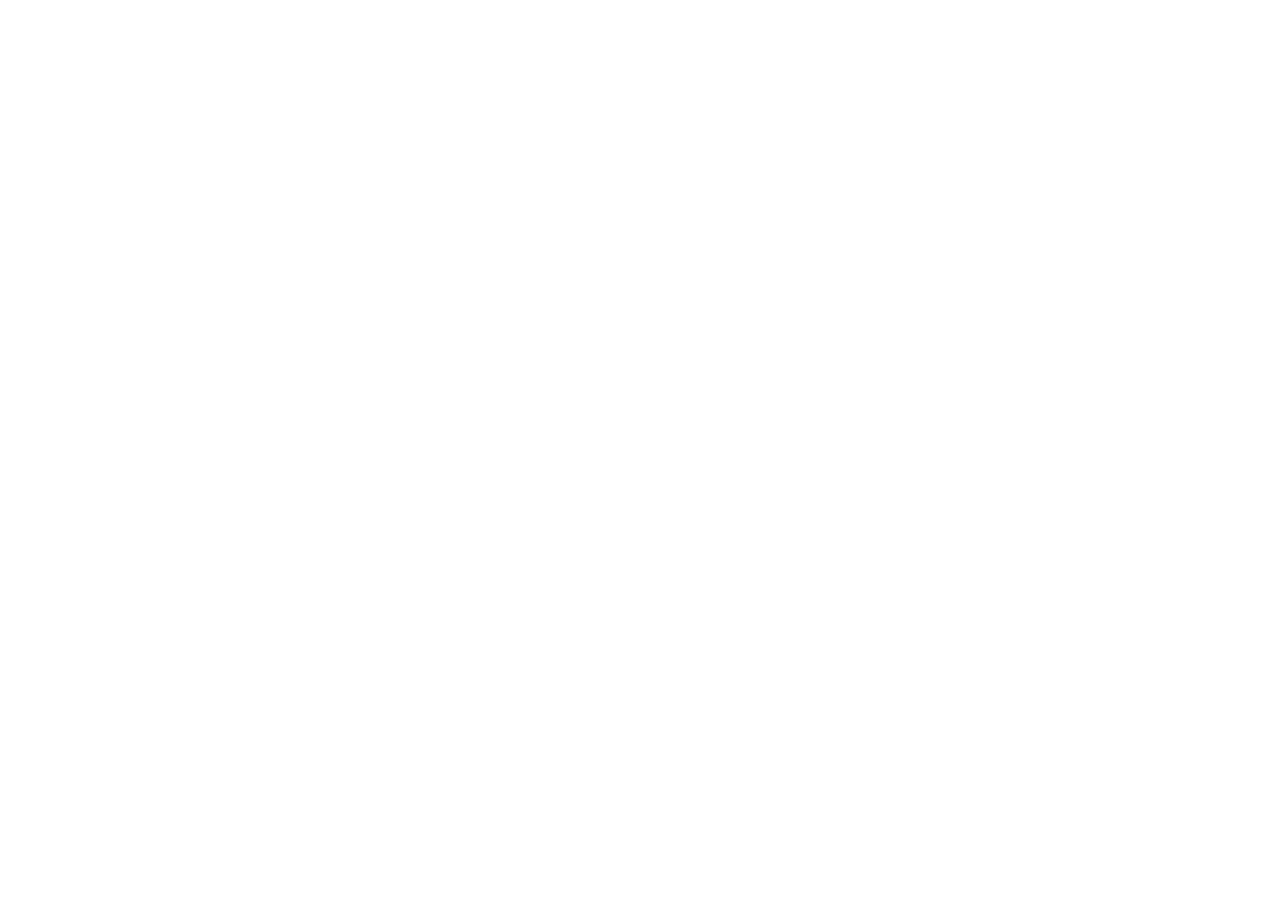
==== index.html @ 30b2e4eb "first commit" ====
<!DOCTYPE html>
<html lang="en">
<head>
    <meta charset="UTF-8">
    <meta name="viewport" content="width=device-width, initial-scale=1.0">
    <title>TRIZ_PROJECT</title>
</head>
<body>
    
</body>
</html>
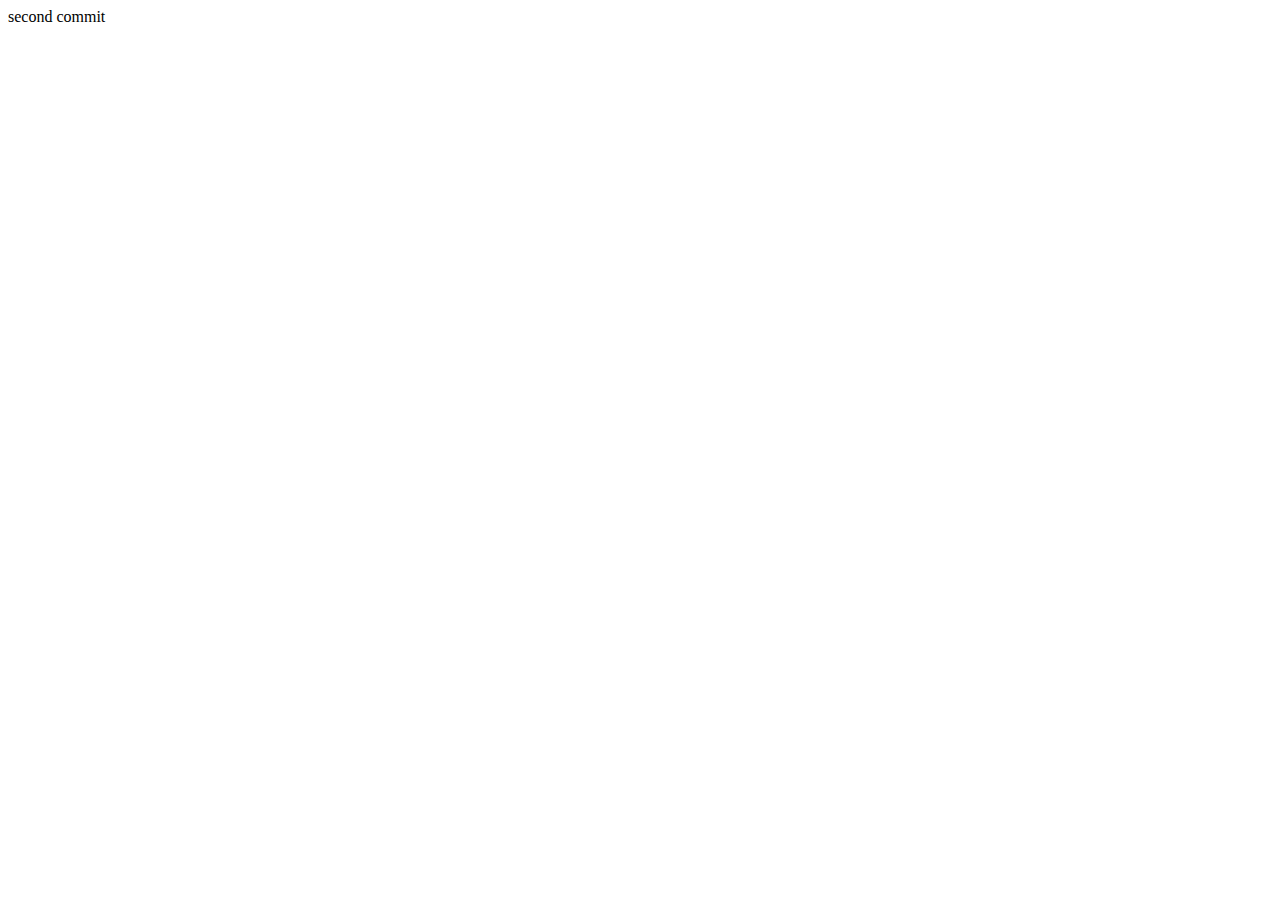
==== commit 1b759954: "second commit" ====
--- a/index.html
+++ b/index.html
@@ -3,9 +3,9 @@
 <head>
     <meta charset="UTF-8">
     <meta name="viewport" content="width=device-width, initial-scale=1.0">
-    <title>TRIZ_PROJECT</title>
+    <title>TITLE</title>
 </head>
 <body>
-    
+   <span>second commit</span>
 </body>
 </html>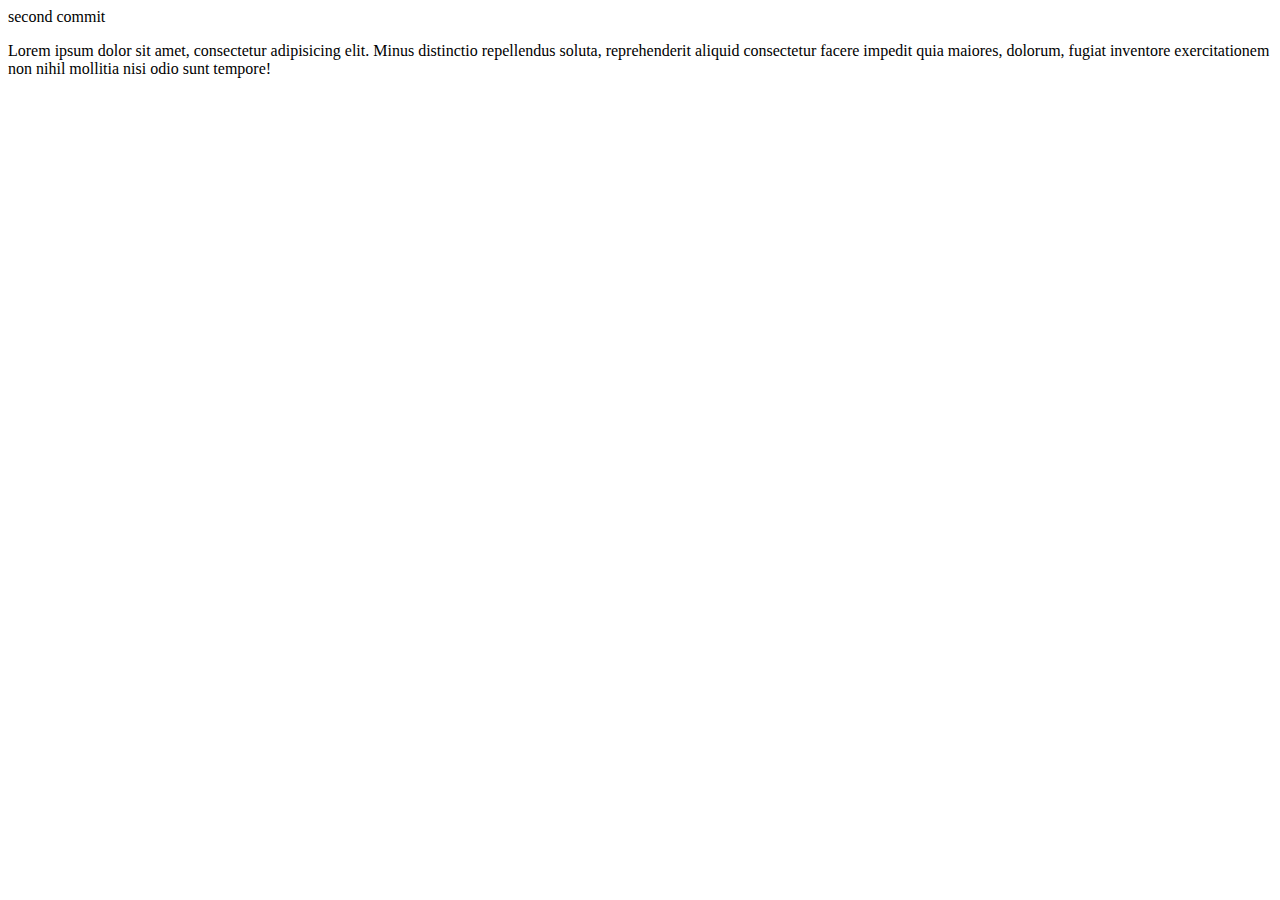
==== commit 3bde62ea: "tretiary" ====
--- a/index.html
+++ b/index.html
@@ -1,11 +1,17 @@
 <!DOCTYPE html>
 <html lang="en">
+
 <head>
     <meta charset="UTF-8">
     <meta name="viewport" content="width=device-width, initial-scale=1.0">
     <title>TITLE</title>
 </head>
+
 <body>
-   <span>second commit</span>
+    <span>second commit</span>
+    <p>Lorem ipsum dolor sit amet, consectetur adipisicing elit. Minus distinctio repellendus soluta, reprehenderit
+        aliquid consectetur facere impedit quia maiores, dolorum, fugiat inventore exercitationem non nihil mollitia
+        nisi odio sunt tempore!</p>
 </body>
+
 </html>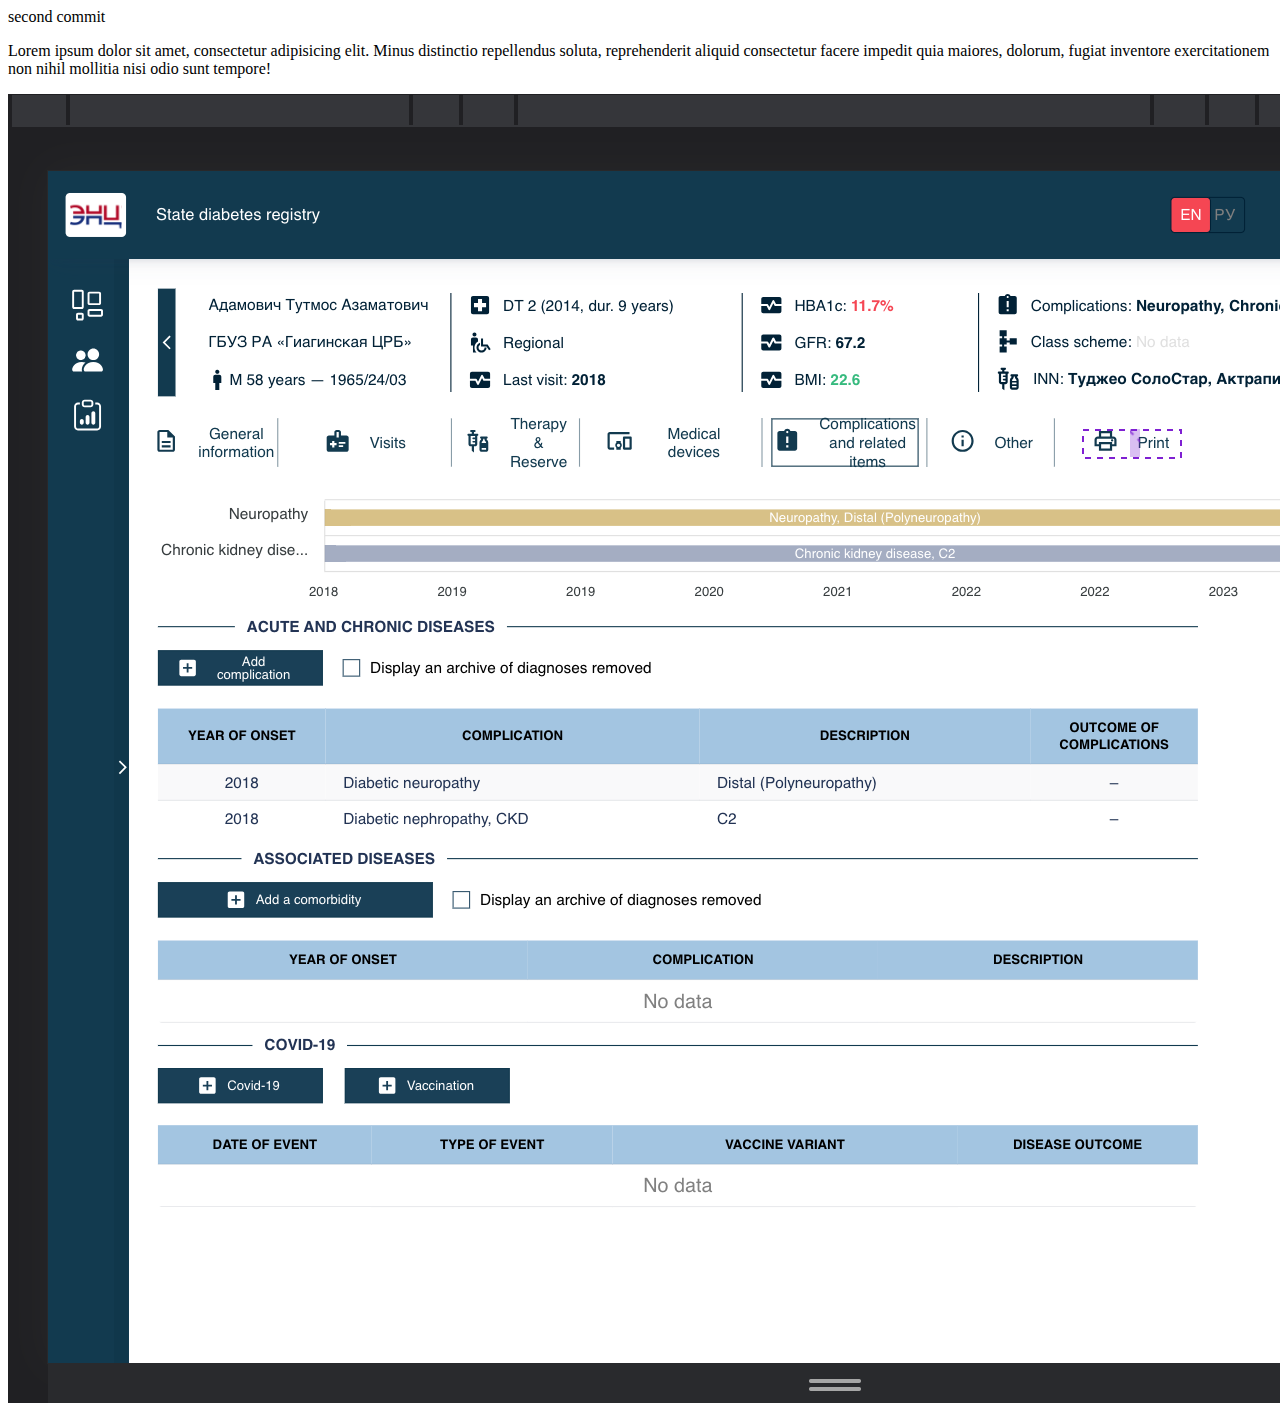
==== commit 6aa58bba: "add style card" ====
--- a/index.html
+++ b/index.html
@@ -12,6 +12,7 @@
     <p>Lorem ipsum dolor sit amet, consectetur adipisicing elit. Minus distinctio repellendus soluta, reprehenderit
         aliquid consectetur facere impedit quia maiores, dolorum, fugiat inventore exercitationem non nihil mollitia
         nisi odio sunt tempore!</p>
+        <img src="img/01.png" alt="">
 </body>
 
 </html>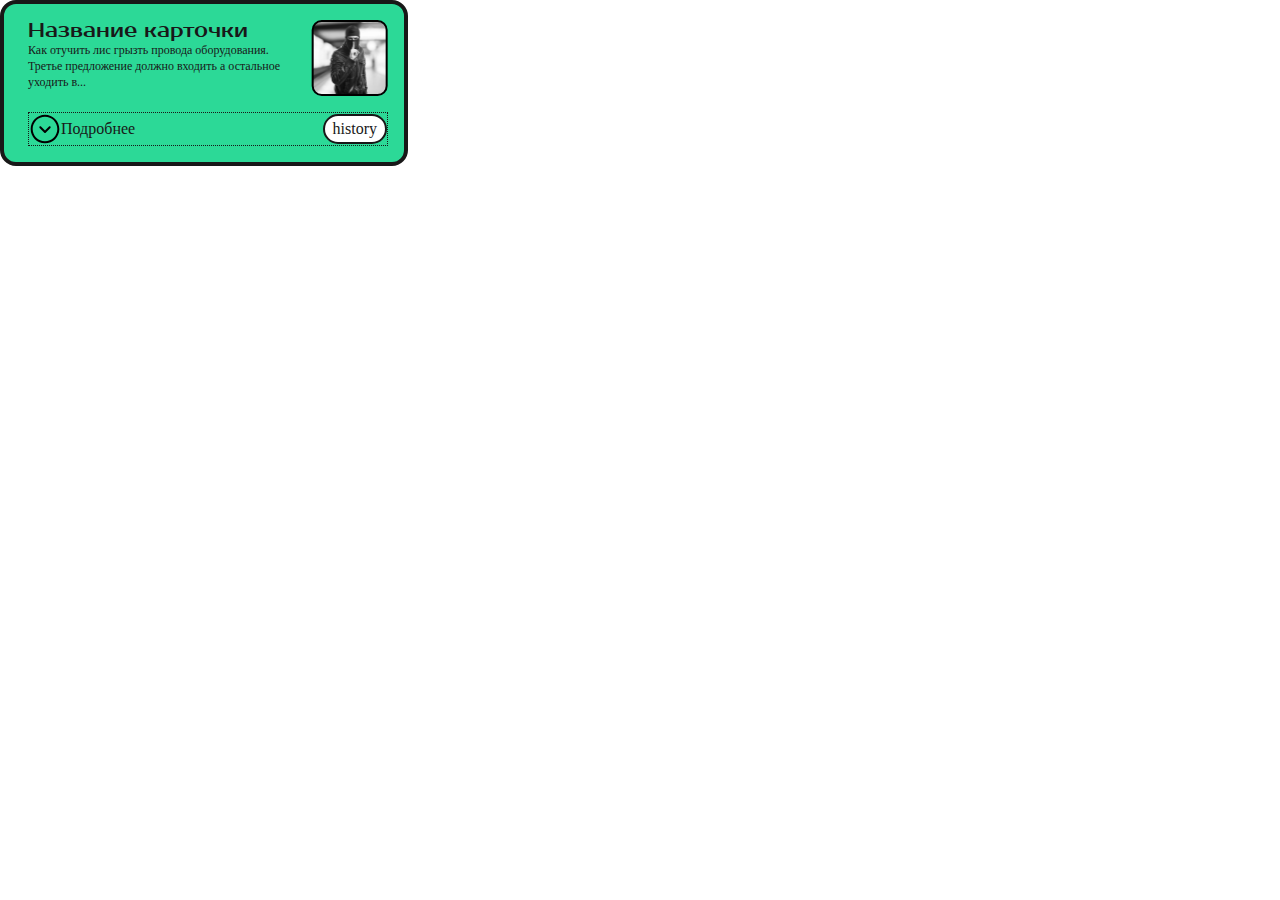
==== commit e3d4f7c8: "new edit" ====
--- a/index.html
+++ b/index.html
@@ -4,15 +4,35 @@
 <head>
     <meta charset="UTF-8">
     <meta name="viewport" content="width=device-width, initial-scale=1.0">
+    <link rel="stylesheet" href="style.css">
+    <link rel="preconnect" href="https://fonts.googleapis.com">
+    <link rel="preconnect" href="https://fonts.gstatic.com" crossorigin>
+    <link href="https://fonts.googleapis.com/css2?family=Prosto+One&display=swap" rel="stylesheet">
     <title>TITLE</title>
 </head>
 
 <body>
-    <span>second commit</span>
-    <p>Lorem ipsum dolor sit amet, consectetur adipisicing elit. Minus distinctio repellendus soluta, reprehenderit
-        aliquid consectetur facere impedit quia maiores, dolorum, fugiat inventore exercitationem non nihil mollitia
-        nisi odio sunt tempore!</p>
-        <img src="img/01.png" alt="">
+    <div class="main">
+        <div class="card">
+            <div class="card__content">
+                <div class="card__content__text">
+                    <h2>Название карточки</h2>
+                    <p>Как отучить лис грызть провода оборудования. Третье предложение должно входить а остальное
+                        уходить в...</p>
+                </div>
+                <img src="img/07_band.svg">
+            </div>
+            <div class="card__bottom__content">
+                <div class="card__bottom__content__more">
+                    <img src="img/Icone-tag__icone.svg">
+                    <span>Подробнее</span>
+                </div>
+                <article>history</article>
+            </div>
+        </div>
+
+
+    </div>
 </body>
 
 </html>--- a/style.css
+++ b/style.css
@@ -0,0 +1,96 @@
+:root {
+    --card-green: #2CD997;
+
+    --tag-main: #FFFFFF;
+    --text-color: #181818;
+
+}
+
+
+body {
+    margin: 0;
+}
+
+.main {
+    display: flex;
+    flex-wrap: wrap;
+    margin: 0 auto;
+}
+
+h2 {
+    margin: 0;
+
+    font-family: Prosto One;
+    font-size: 20px;
+    font-style: normal;
+    font-weight: 400;
+    line-height: 22px;
+}
+
+p {
+    margin: 0;
+
+    font-family: Inter;
+    font-size: 12px;
+    font-style: normal;
+    font-weight: 300;
+    line-height: 16px;
+}
+
+
+/* —————————————— | CARD | —————————————— */
+.card {
+    display: flex;
+    flex-direction: column;
+    width: 360px;
+
+    border-radius: 16px;
+    border: 4px solid ;
+
+    padding: 16px 16px 16px 24px;
+
+    background-color: var(--card-green);
+    color: var(--text-color);
+
+    gap: 16px;
+
+
+}
+
+.card__content {
+    display: flex;
+    flex-direction: row;
+    gap: 16px;
+}
+
+.card__bottom__content {
+    display: flex;
+    flex-direction: row;
+    justify-content: space-between;
+
+    align-items: center;
+
+    border: 1px dotted var(--text-color);
+}
+
+.card__bottom__content__more {
+    display: flex;
+    flex-direction: row;
+    align-items: center;
+}
+
+article {
+    background-color: var(--tag-main);
+    color: var(--text-color);
+    border: 2px solid var(--text-color);
+
+    padding: 4px 8px;
+
+    border-radius: 32px;
+}
+
+.card:hover {
+    border: 4px solid #ffffff;
+    transition: 1ms ease-in;
+    cursor: pointer;
+}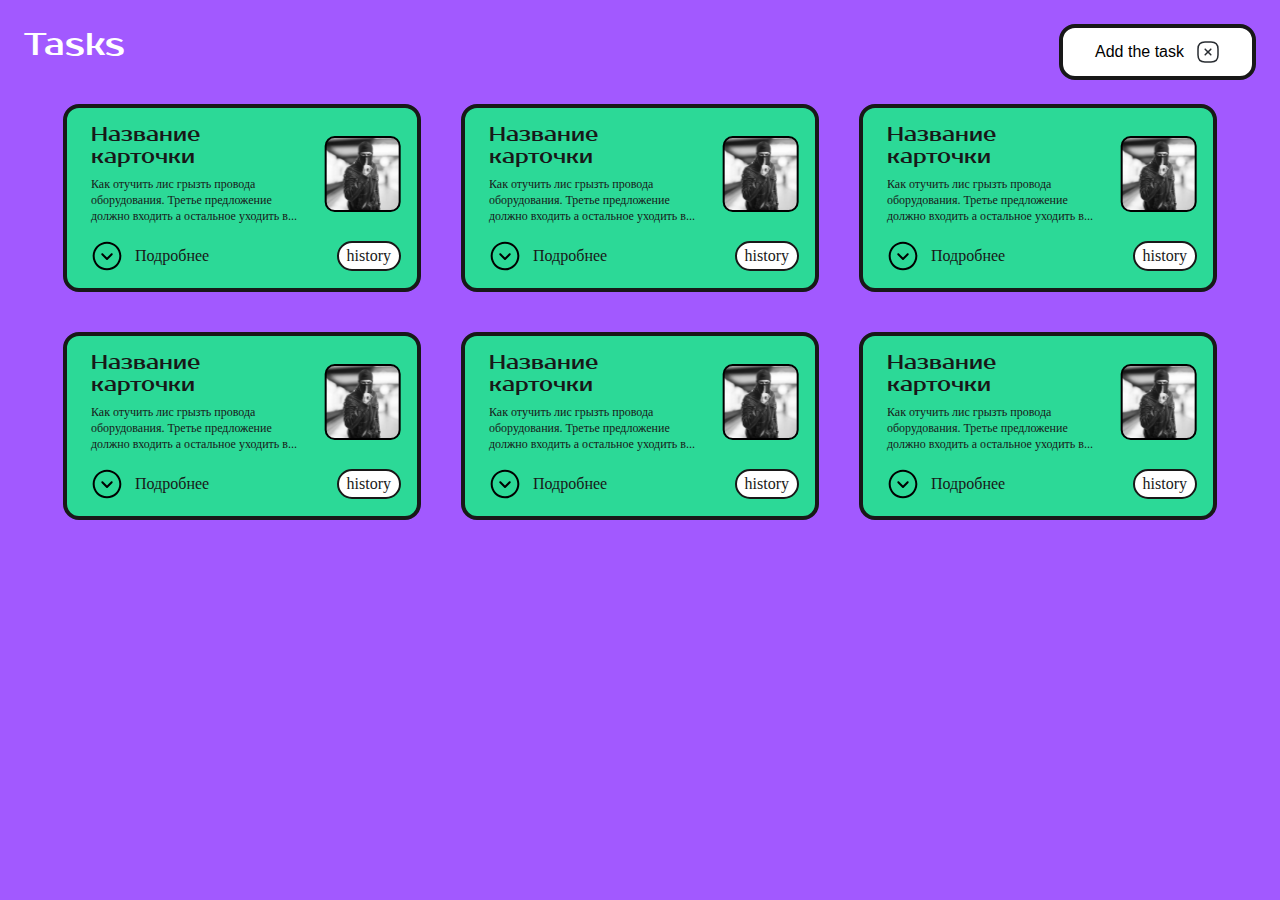
==== commit 84e45e49: "five commit" ====
--- a/index.html
+++ b/index.html
@@ -13,25 +13,115 @@
 
 <body>
     <div class="main">
-        <div class="card">
-            <div class="card__content">
-                <div class="card__content__text">
-                    <h2>Название карточки</h2>
-                    <p>Как отучить лис грызть провода оборудования. Третье предложение должно входить а остальное
-                        уходить в...</p>
+        <div class="header">
+            <h1>Tasks</h1>
+            <button> Add the task <img src="img/close-square.svg"></button>
+            
+        </div>
+        <div class="main__content">
+            <div class="card">
+                <div class="card__content">
+                    <div class="card__content__text">
+                        <h2>Название карточки</h2>
+                        <p>Как отучить лис грызть провода оборудования. Третье предложение должно входить а остальное
+                            уходить в...</p>
+                    </div>
+                    <img src="img/07_band.svg">
                 </div>
-                <img src="img/07_band.svg">
+                <div class="card__bottom__content">
+                    <div class="card__bottom__content__more">
+                        <img src="img/Icone-tag__icone.svg" style="width: 32px; height: 32px;">
+                        <span>Подробнее</span>
+                    </div>
+                    <article>history</article>
+                </div>
             </div>
-            <div class="card__bottom__content">
-                <div class="card__bottom__content__more">
-                    <img src="img/Icone-tag__icone.svg">
-                    <span>Подробнее</span>
+            <div class="card">
+                <div class="card__content">
+                    <div class="card__content__text">
+                        <h2>Название карточки</h2>
+                        <p>Как отучить лис грызть провода оборудования. Третье предложение должно входить а остальное
+                            уходить в...</p>
+                    </div>
+                    <img src="img/07_band.svg">
                 </div>
-                <article>history</article>
+                <div class="card__bottom__content">
+                    <div class="card__bottom__content__more">
+                        <img src="img/Icone-tag__icone.svg" style="width: 32px; height: 32px;">
+                        <span>Подробнее</span>
+                    </div>
+                    <article>history</article>
+                </div>
+            </div>
+            <div class="card">
+                <div class="card__content">
+                    <div class="card__content__text">
+                        <h2>Название карточки</h2>
+                        <p>Как отучить лис грызть провода оборудования. Третье предложение должно входить а остальное
+                            уходить в...</p>
+                    </div>
+                    <img src="img/07_band.svg">
+                </div>
+                <div class="card__bottom__content">
+                    <div class="card__bottom__content__more">
+                        <img src="img/Icone-tag__icone.svg" style="width: 32px; height: 32px;">
+                        <span>Подробнее</span>
+                    </div>
+                    <article>history</article>
+                </div>
+            </div>
+            <div class="card">
+                <div class="card__content">
+                    <div class="card__content__text">
+                        <h2>Название карточки</h2>
+                        <p>Как отучить лис грызть провода оборудования. Третье предложение должно входить а остальное
+                            уходить в...</p>
+                    </div>
+                    <img src="img/07_band.svg">
+                </div>
+                <div class="card__bottom__content">
+                    <div class="card__bottom__content__more">
+                        <img src="img/Icone-tag__icone.svg" style="width: 32px; height: 32px;">
+                        <span>Подробнее</span>
+                    </div>
+                    <article>history</article>
+                </div>
+            </div>
+            <div class="card">
+                <div class="card__content">
+                    <div class="card__content__text">
+                        <h2>Название карточки</h2>
+                        <p>Как отучить лис грызть провода оборудования. Третье предложение должно входить а остальное
+                            уходить в...</p>
+                    </div>
+                    <img src="img/07_band.svg">
+                </div>
+                <div class="card__bottom__content">
+                    <div class="card__bottom__content__more">
+                        <img src="img/Icone-tag__icone.svg" style="width: 32px; height: 32px;">
+                        <span>Подробнее</span>
+                    </div>
+                    <article>history</article>
+                </div>
+            </div>
+            <div class="card">
+                <div class="card__content">
+                    <div class="card__content__text">
+                        <h2>Название карточки</h2>
+                        <p>Как отучить лис грызть провода оборудования. Третье предложение должно входить а остальное
+                            уходить в...</p>
+                    </div>
+                    <img src="img/07_band.svg">
+                </div>
+                <div class="card__bottom__content">
+                    <div class="card__bottom__content__more">
+                        <img src="img/Icone-tag__icone.svg" style="width: 32px; height: 32px;">
+                        <span>Подробнее</span>
+                    </div>
+                    <article>history</article>
+                </div>
             </div>
         </div>
-
-
     </div>
 </body>
 
--- a/style.css
+++ b/style.css
@@ -4,17 +4,72 @@
     --tag-main: #FFFFFF;
     --text-color: #181818;
 
+    --background-color: #A259FF;
+    --Primary-color: #FFFFFF;
+
 }
 
 
 body {
-    margin: 0;
+    margin: 0 auto;
+    background-color: var(--background-color);
+
 }
 
 .main {
     display: flex;
+    flex-direction: column;
+    margin: 0 auto;
+
+
+    padding: 24px;
+    gap: 24px;
+}
+
+.main__content {
+    display: flex;
     flex-wrap: wrap;
-    margin: 0 auto;
+    gap: 40px;
+    justify-content: center;
+
+}
+
+.header {
+    display: flex;
+    flex-direction: row;
+    justify-content: space-between;
+}
+
+
+button {
+    padding: 12px 32px;
+    background-color: var(--Primary-color);
+    border-radius: 16px;
+    border: 4px solid var(--text-color);
+    font-size: 16px;
+    display: flex;
+    gap: 12px;
+    flex-direction: row;
+    align-items: center;
+}
+
+button:hover {
+    background-color: var(--text-color);
+    color: var(--Primary-color);
+    border-color: var(--card-green);
+    cursor: pointer;
+}
+
+
+h1 {
+    margin: 0;
+
+    font-family: Prosto One;
+    font-size: 32px;
+    font-style: normal;
+    font-weight: 400;
+    color: var(--Primary-color);
+
 }
 
 h2 {
@@ -42,10 +97,10 @@
 .card {
     display: flex;
     flex-direction: column;
-    width: 360px;
+    max-width: 310px;
 
     border-radius: 16px;
-    border: 4px solid ;
+    border: 4px solid;
 
     padding: 16px 16px 16px 24px;
 
@@ -63,6 +118,12 @@
     gap: 16px;
 }
 
+.card__content__text {
+    display: flex;
+    flex-direction: column;
+    gap: 8px;
+}
+
 .card__bottom__content {
     display: flex;
     flex-direction: row;
@@ -70,13 +131,13 @@
 
     align-items: center;
 
-    border: 1px dotted var(--text-color);
 }
 
 .card__bottom__content__more {
     display: flex;
     flex-direction: row;
     align-items: center;
+    gap: 12px;
 }
 
 article {
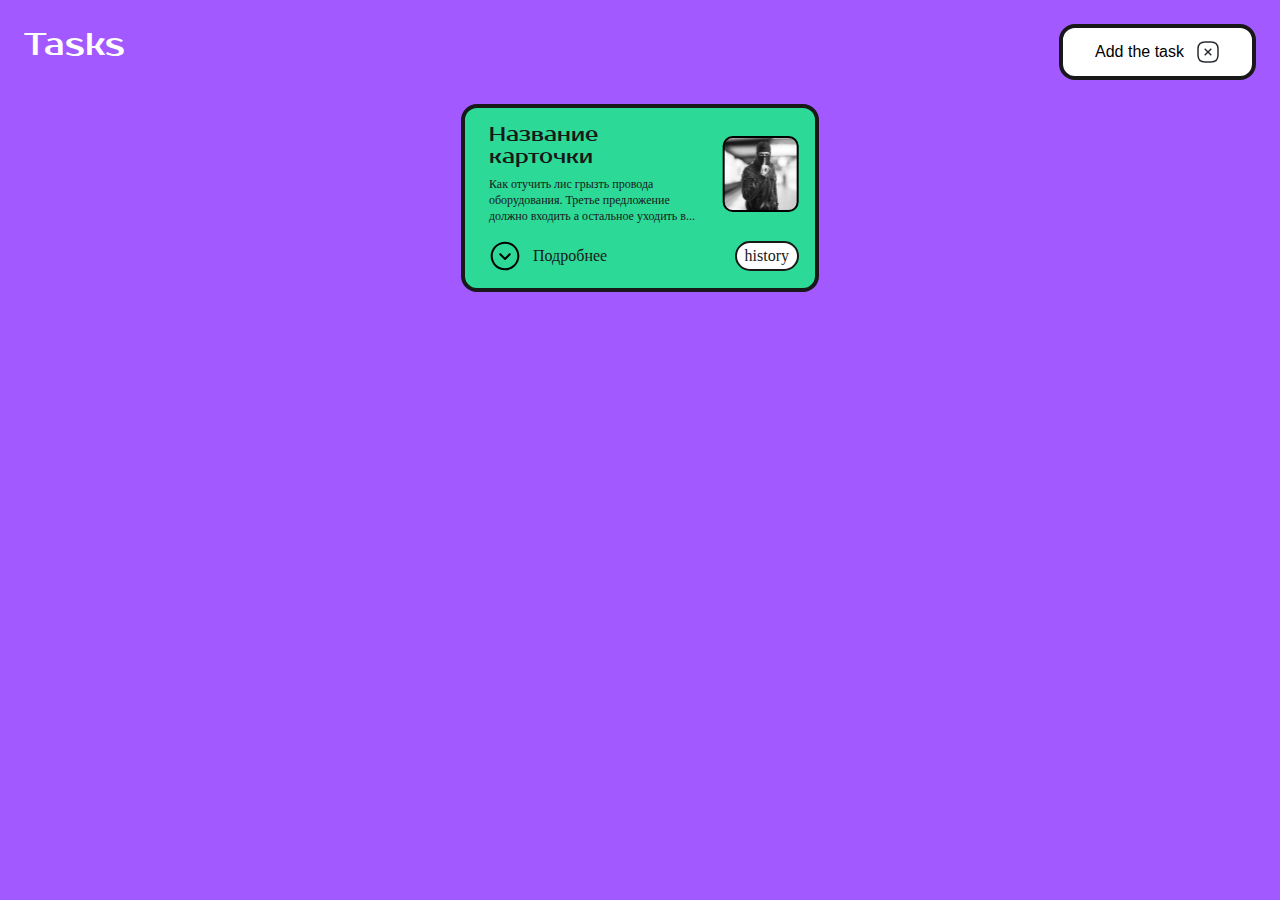
==== commit 8734bcfe: "next commit" ====
--- a/index.html
+++ b/index.html
@@ -35,92 +35,7 @@
                     </div>
                     <article>history</article>
                 </div>
-            </div>
-            <div class="card">
-                <div class="card__content">
-                    <div class="card__content__text">
-                        <h2>Название карточки</h2>
-                        <p>Как отучить лис грызть провода оборудования. Третье предложение должно входить а остальное
-                            уходить в...</p>
-                    </div>
-                    <img src="img/07_band.svg">
-                </div>
-                <div class="card__bottom__content">
-                    <div class="card__bottom__content__more">
-                        <img src="img/Icone-tag__icone.svg" style="width: 32px; height: 32px;">
-                        <span>Подробнее</span>
-                    </div>
-                    <article>history</article>
-                </div>
-            </div>
-            <div class="card">
-                <div class="card__content">
-                    <div class="card__content__text">
-                        <h2>Название карточки</h2>
-                        <p>Как отучить лис грызть провода оборудования. Третье предложение должно входить а остальное
-                            уходить в...</p>
-                    </div>
-                    <img src="img/07_band.svg">
-                </div>
-                <div class="card__bottom__content">
-                    <div class="card__bottom__content__more">
-                        <img src="img/Icone-tag__icone.svg" style="width: 32px; height: 32px;">
-                        <span>Подробнее</span>
-                    </div>
-                    <article>history</article>
-                </div>
-            </div>
-            <div class="card">
-                <div class="card__content">
-                    <div class="card__content__text">
-                        <h2>Название карточки</h2>
-                        <p>Как отучить лис грызть провода оборудования. Третье предложение должно входить а остальное
-                            уходить в...</p>
-                    </div>
-                    <img src="img/07_band.svg">
-                </div>
-                <div class="card__bottom__content">
-                    <div class="card__bottom__content__more">
-                        <img src="img/Icone-tag__icone.svg" style="width: 32px; height: 32px;">
-                        <span>Подробнее</span>
-                    </div>
-                    <article>history</article>
-                </div>
-            </div>
-            <div class="card">
-                <div class="card__content">
-                    <div class="card__content__text">
-                        <h2>Название карточки</h2>
-                        <p>Как отучить лис грызть провода оборудования. Третье предложение должно входить а остальное
-                            уходить в...</p>
-                    </div>
-                    <img src="img/07_band.svg">
-                </div>
-                <div class="card__bottom__content">
-                    <div class="card__bottom__content__more">
-                        <img src="img/Icone-tag__icone.svg" style="width: 32px; height: 32px;">
-                        <span>Подробнее</span>
-                    </div>
-                    <article>history</article>
-                </div>
-            </div>
-            <div class="card">
-                <div class="card__content">
-                    <div class="card__content__text">
-                        <h2>Название карточки</h2>
-                        <p>Как отучить лис грызть провода оборудования. Третье предложение должно входить а остальное
-                            уходить в...</p>
-                    </div>
-                    <img src="img/07_band.svg">
-                </div>
-                <div class="card__bottom__content">
-                    <div class="card__bottom__content__more">
-                        <img src="img/Icone-tag__icone.svg" style="width: 32px; height: 32px;">
-                        <span>Подробнее</span>
-                    </div>
-                    <article>history</article>
-                </div>
-            </div>
+           
         </div>
     </div>
 </body>
--- a/style.css
+++ b/style.css
@@ -19,8 +19,6 @@
 .main {
     display: flex;
     flex-direction: column;
-    margin: 0 auto;
-
 
     padding: 24px;
     gap: 24px;
@@ -31,13 +29,18 @@
     flex-wrap: wrap;
     gap: 40px;
     justify-content: center;
-
+    
+    
+    margin: 0;
+   
 }
 
 .header {
     display: flex;
-    flex-direction: row;
     justify-content: space-between;
+    margin: 0;
+
+    
 }
 
 
